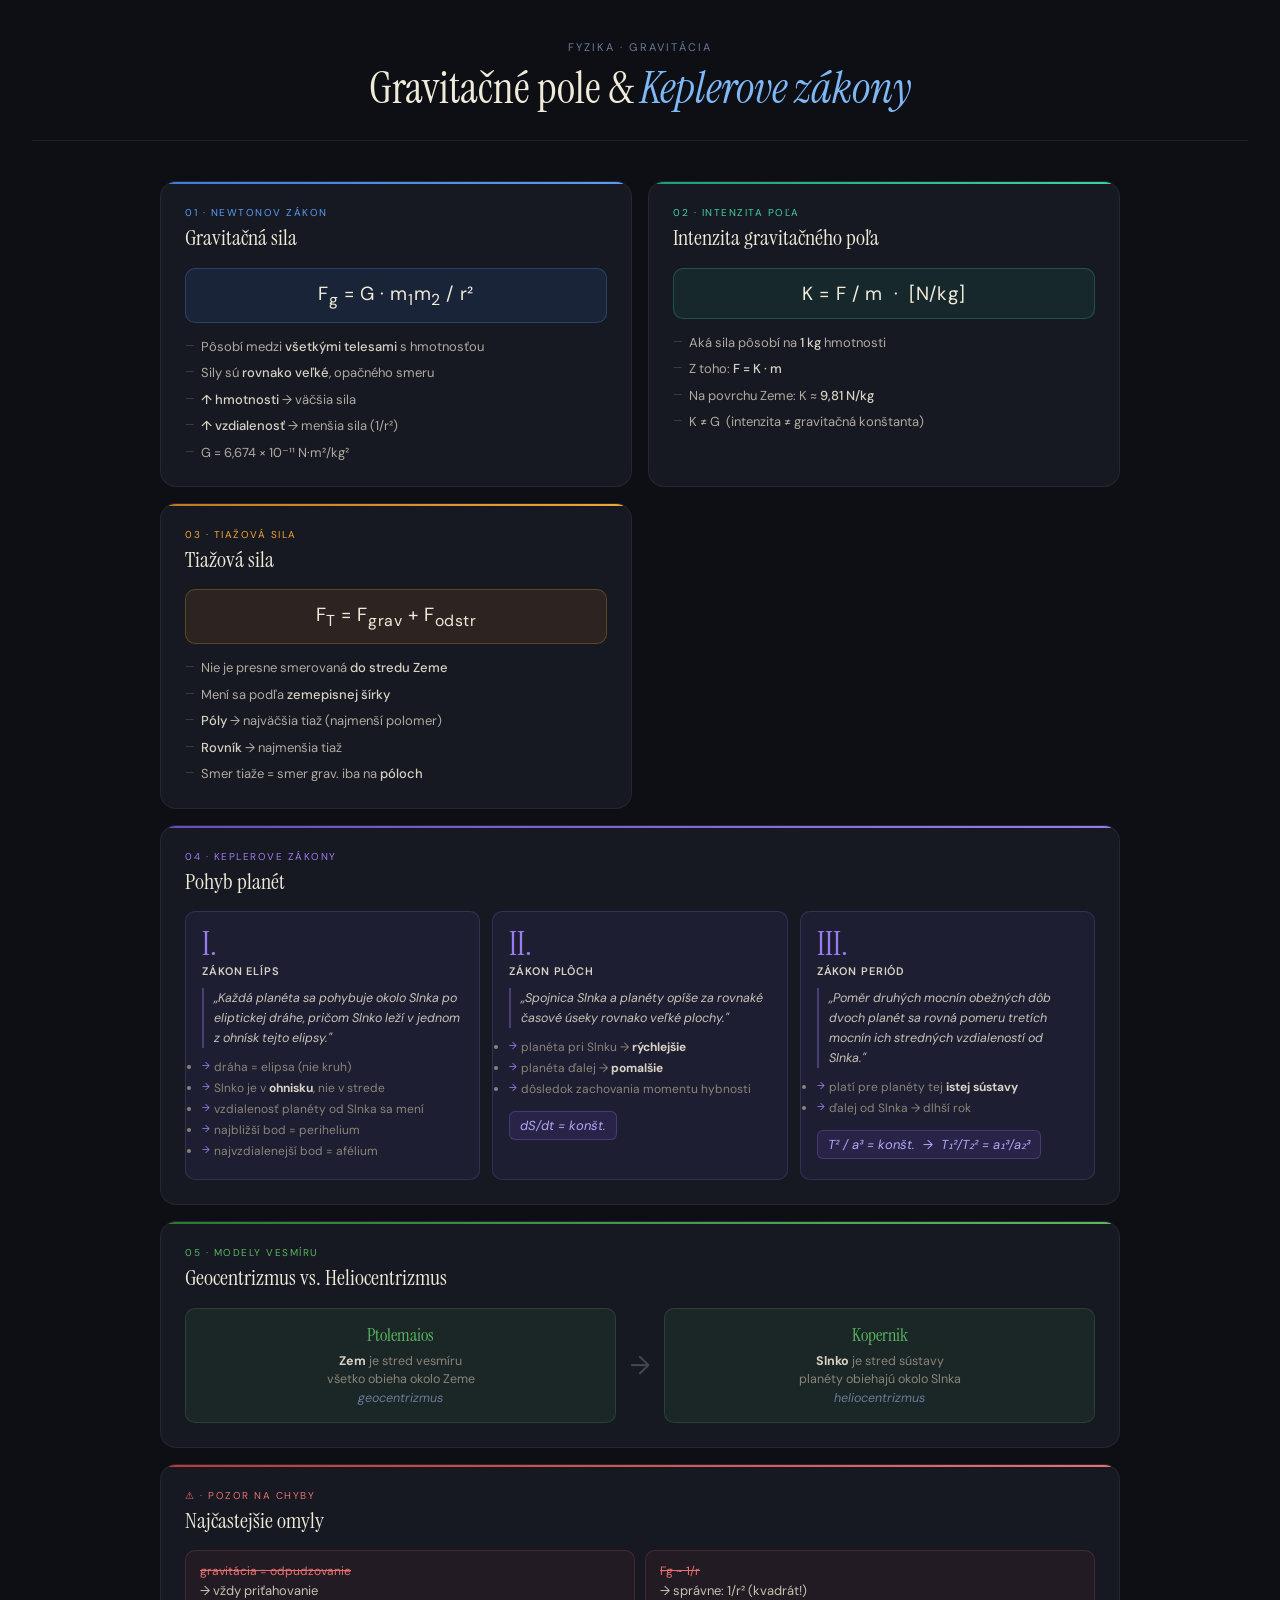
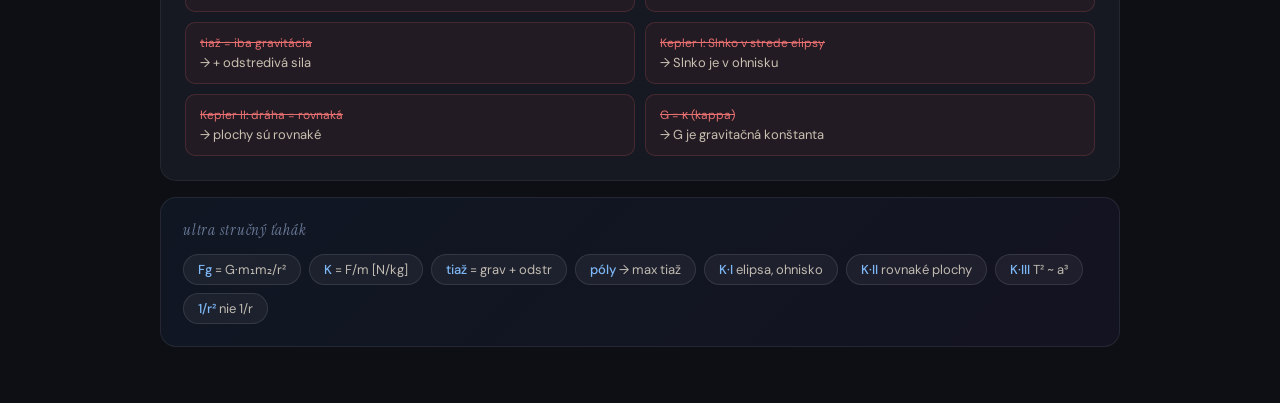
==== fyzika/docs/index.html @ f820845f "feat: add physics study notes documentation and initialize map_plus project structure" ====
<!DOCTYPE html>
<html lang="sk">
<head>
<meta charset="UTF-8">
<meta name="viewport" content="width=device-width, initial-scale=1.0">
<title>Gravitačné pole – Poznámky</title>
<link href="https://fonts.googleapis.com/css2?family=Instrument+Serif:ital@0;1&family=DM+Sans:wght@300;400;500;600&display=swap" rel="stylesheet">
<style>
  * { box-sizing: border-box; margin: 0; padding: 0; }

  body {
    font-family: 'DM Sans', sans-serif;
    background: #0d0f14;
    color: #e8e4d9;
    padding: 40px 32px 56px;
    min-height: 100vh;
  }

  .header {
    text-align: center;
    margin-bottom: 40px;
    padding-bottom: 28px;
    border-bottom: 1px solid rgba(255,255,255,0.08);
  }

  .header-label {
    font-size: 11px;
    letter-spacing: 0.2em;
    text-transform: uppercase;
    color: #6b7a99;
    margin-bottom: 10px;
  }

  .header-title {
    font-family: 'Instrument Serif', serif;
    font-size: 44px;
    color: #f0ead8;
    line-height: 1.1;
  }

  .header-title em {
    font-style: italic;
    color: #7eb8f7;
  }

  .grid {
    display: grid;
    grid-template-columns: 1fr 1fr;
    gap: 16px;
    margin-bottom: 16px;
    max-width: 960px;
    margin-left: auto;
    margin-right: auto;
  }

  .card {
    background: #161922;
    border-radius: 16px;
    padding: 24px;
    border: 1px solid rgba(255,255,255,0.06);
    position: relative;
    overflow: hidden;
  }

  .card::before {
    content: '';
    position: absolute;
    top: 0; left: 0; right: 0;
    height: 2px;
    border-radius: 16px 16px 0 0;
  }

  .card.blue::before { background: linear-gradient(90deg, #3b7dd8, #5b9cf6); }
  .card.teal::before { background: linear-gradient(90deg, #1a9e75, #3dd4a0); }
  .card.amber::before { background: linear-gradient(90deg, #c07820, #f0a830); }
  .card.purple::before { background: linear-gradient(90deg, #6b4cc0, #9b7cf0); }
  .card.red::before { background: linear-gradient(90deg, #c03838, #e87070); }
  .card.green::before { background: linear-gradient(90deg, #2a7a30, #5ab860); }

  .card-num {
    font-size: 10px;
    letter-spacing: 0.15em;
    text-transform: uppercase;
    margin-bottom: 6px;
  }
  .blue .card-num { color: #5b9cf6; }
  .teal .card-num { color: #3dd4a0; }
  .amber .card-num { color: #f0a830; }
  .purple .card-num { color: #9b7cf0; }
  .red .card-num { color: #e87070; }
  .green .card-num { color: #5ab860; }

  .card-title {
    font-family: 'Instrument Serif', serif;
    font-size: 22px;
    color: #f0ead8;
    margin-bottom: 16px;
    line-height: 1.2;
  }

  .formula-box {
    border-radius: 10px;
    padding: 12px 16px;
    margin-bottom: 14px;
    text-align: center;
  }
  .blue .formula-box { background: rgba(59,125,216,0.12); border: 1px solid rgba(91,156,246,0.25); }
  .teal .formula-box { background: rgba(26,158,117,0.12); border: 1px solid rgba(61,212,160,0.25); }
  .amber .formula-box { background: rgba(192,120,32,0.12); border: 1px solid rgba(240,168,48,0.25); }
  .purple .formula-box { background: rgba(107,76,192,0.12); border: 1px solid rgba(155,124,240,0.25); }

  .formula {
    font-size: 19px;
    color: #f0ead8;
    letter-spacing: 0.03em;
  }

  .points {
    list-style: none;
    display: flex;
    flex-direction: column;
    gap: 7px;
  }

  .points li {
    font-size: 13px;
    color: #b0aaa0;
    padding-left: 16px;
    position: relative;
    line-height: 1.5;
  }

  .points li::before {
    content: '—';
    position: absolute;
    left: 0;
    color: rgba(255,255,255,0.2);
    font-size: 11px;
  }

  .points li strong {
    color: #d8d2c4;
    font-weight: 500;
  }

  .full-card {
    grid-column: 1 / -1;
  }

  .kepler-grid {
    display: grid;
    grid-template-columns: 1fr 1fr 1fr;
    gap: 12px;
    margin-top: 4px;
  }

  .kepler-item {
    background: rgba(107,76,192,0.1);
    border: 1px solid rgba(155,124,240,0.18);
    border-radius: 10px;
    padding: 16px;
    text-align: left;
  }

  .kepler-num {
    font-family: 'Instrument Serif', serif;
    font-size: 32px;
    color: #9b7cf0;
    line-height: 1;
    margin-bottom: 4px;
  }

  .kepler-name {
    font-size: 11px;
    font-weight: 600;
    color: #d8d2c4;
    text-transform: uppercase;
    letter-spacing: 0.08em;
    margin-bottom: 10px;
  }

  .kepler-znenie {
    font-size: 12.5px;
    color: #c8c2b6;
    line-height: 1.6;
    margin-bottom: 10px;
    font-style: italic;
    border-left: 2px solid rgba(155,124,240,0.35);
    padding-left: 10px;
  }

  .kepler-desc {
    font-size: 12px;
    color: #8a8478;
    line-height: 1.5;
  }

  .kepler-desc li {
    padding-left: 12px;
    position: relative;
    margin-bottom: 3px;
  }

  .kepler-desc li::before {
    content: '→';
    position: absolute;
    left: 0;
    color: #9b7cf0;
    font-size: 10px;
  }

  .kepler-formula {
    display: inline-block;
    font-size: 13px;
    color: #b0a8f8;
    margin-top: 10px;
    font-style: italic;
    background: rgba(107,76,192,0.15);
    border: 1px solid rgba(155,124,240,0.25);
    border-radius: 6px;
    padding: 5px 10px;
  }

  .warning-grid {
    display: grid;
    grid-template-columns: 1fr 1fr;
    gap: 10px;
    margin-top: 4px;
  }

  .warn-item {
    background: rgba(192,56,56,0.08);
    border: 1px solid rgba(232,112,112,0.18);
    border-radius: 10px;
    padding: 12px 14px;
  }

  .warn-wrong {
    font-size: 12px;
    color: #e87070;
    text-decoration: line-through;
    margin-bottom: 3px;
  }

  .warn-right {
    font-size: 13px;
    color: #c8c0b0;
  }

  .modely-row {
    display: grid;
    grid-template-columns: 1fr auto 1fr;
    gap: 14px;
    align-items: center;
    margin-top: 4px;
  }

  .model-box {
    background: rgba(90,184,96,0.08);
    border: 1px solid rgba(90,184,96,0.2);
    border-radius: 10px;
    padding: 14px;
    text-align: center;
  }

  .model-name {
    font-family: 'Instrument Serif', serif;
    font-size: 18px;
    color: #5ab860;
    margin-bottom: 5px;
  }

  .model-desc {
    font-size: 12.5px;
    color: #8a8478;
    line-height: 1.5;
  }

  .arrow-center {
    font-size: 26px;
    color: rgba(255,255,255,0.2);
    text-align: center;
  }

  .tahak {
    background: linear-gradient(135deg, rgba(59,125,216,0.08), rgba(107,76,192,0.08));
    border: 1px solid rgba(255,255,255,0.08);
    border-radius: 16px;
    padding: 22px;
    max-width: 960px;
    margin: 0 auto;
  }

  .tahak-title {
    font-family: 'Instrument Serif', serif;
    font-size: 15px;
    font-style: italic;
    color: #6b7a99;
    margin-bottom: 14px;
    letter-spacing: 0.05em;
  }

  .tahak-items {
    display: flex;
    flex-wrap: wrap;
    gap: 8px;
  }

  .tahak-pill {
    background: rgba(255,255,255,0.05);
    border: 1px solid rgba(255,255,255,0.1);
    border-radius: 999px;
    padding: 6px 14px;
    font-size: 13px;
    color: #c0bab0;
  }

  .tahak-pill span {
    color: #7eb8f7;
    font-weight: 500;
  }

  .container {
    max-width: 960px;
    margin: 0 auto;
  }
</style>
</head>
<body>

<div class="header">
  <div class="header-label">Fyzika · Gravitácia</div>
  <div class="header-title">Gravitačné pole &amp; <em>Keplerove zákony</em></div>
</div>

<div class="grid">

  <div class="card blue">
    <div class="card-num">01 · Newtonov zákon</div>
    <div class="card-title">Gravitačná sila</div>
    <div class="formula-box">
      <div class="formula">F<sub>g</sub> = G · m<sub>1</sub>m<sub>2</sub> / r²</div>
    </div>
    <ul class="points">
      <li>Pôsobí medzi <strong>všetkými telesami</strong> s hmotnosťou</li>
      <li>Sily sú <strong>rovnako veľké</strong>, opačného smeru</li>
      <li><strong>↑ hmotnosti</strong> → väčšia sila</li>
      <li><strong>↑ vzdialenosť</strong> → menšia sila (1/r²)</li>
      <li>G = 6,674 × 10⁻¹¹ N·m²/kg²</li>
    </ul>
  </div>

  <div class="card teal">
    <div class="card-num">02 · Intenzita poľa</div>
    <div class="card-title">Intenzita gravitačného poľa</div>
    <div class="formula-box">
      <div class="formula">K = F / m &nbsp;·&nbsp; [N/kg]</div>
    </div>
    <ul class="points">
      <li>Aká sila pôsobí na <strong>1 kg</strong> hmotnosti</li>
      <li>Z toho: <strong>F = K · m</strong></li>
      <li>Na povrchu Zeme: K ≈ <strong>9,81 N/kg</strong></li>
      <li>K ≠ G &nbsp;(intenzita ≠ gravitačná konštanta)</li>
    </ul>
  </div>

  <div class="card amber">
    <div class="card-num">03 · Tiažová sila</div>
    <div class="card-title">Tiažová sila</div>
    <div class="formula-box">
      <div class="formula">F<sub>T</sub> = F<sub>grav</sub> + F<sub>odstr</sub></div>
    </div>
    <ul class="points">
      <li>Nie je presne smerovaná <strong>do stredu Zeme</strong></li>
      <li>Mení sa podľa <strong>zemepisnej šírky</strong></li>
      <li><strong>Póly</strong> → najväčšia tiaž (najmenší polomer)</li>
      <li><strong>Rovník</strong> → najmenšia tiaž</li>
      <li>Smer tiaže = smer grav. iba na <strong>póloch</strong></li>
    </ul>
  </div>

  <div class="card purple full-card">
    <div class="card-num">04 · Keplerove zákony</div>
    <div class="card-title">Pohyb planét</div>
    <div class="kepler-grid">
      <div class="kepler-item">
        <div class="kepler-num">I.</div>
        <div class="kepler-name">Zákon elíps</div>
        <div class="kepler-znenie">„Každá planéta sa pohybuje okolo Slnka po eliptickej dráhe, pričom Slnko leží v jednom z ohnísk tejto elipsy."</div>
        <ul class="kepler-desc">
          <li>dráha = elipsa (nie kruh)</li>
          <li>Slnko je v <strong style="color:#d8d2c4">ohnisku</strong>, nie v strede</li>
          <li>vzdialenosť planéty od Slnka sa mení</li>
          <li>najbližší bod = perihelium</li>
          <li>najvzdialenejší bod = afélium</li>
        </ul>
      </div>
      <div class="kepler-item">
        <div class="kepler-num">II.</div>
        <div class="kepler-name">Zákon plôch</div>
        <div class="kepler-znenie">„Spojnica Slnka a planéty opíše za rovnaké časové úseky rovnako veľké plochy."</div>
        <ul class="kepler-desc">
          <li>planéta pri Slnku → <strong style="color:#d8d2c4">rýchlejšie</strong></li>
          <li>planéta ďalej → <strong style="color:#d8d2c4">pomalšie</strong></li>
          <li>dôsledok zachovania momentu hybnosti</li>
        </ul>
        <div class="kepler-formula">dS/dt = konšt.</div>
      </div>
      <div class="kepler-item">
        <div class="kepler-num">III.</div>
        <div class="kepler-name">Zákon periód</div>
        <div class="kepler-znenie">„Poměr druhých mocnín obežných dôb dvoch planét sa rovná pomeru tretích mocnín ich stredných vzdialeností od Slnka."</div>
        <ul class="kepler-desc">
          <li>platí pre planéty tej <strong style="color:#d8d2c4">istej sústavy</strong></li>
          <li>ďalej od Slnka → dlhší rok</li>
        </ul>
        <div class="kepler-formula">T² / a³ = konšt. &nbsp;→&nbsp; T₁²/T₂² = a₁³/a₂³</div>
      </div>
    </div>
  </div>

  <div class="card green full-card">
    <div class="card-num">05 · Modely vesmíru</div>
    <div class="card-title">Geocentrizmus vs. Heliocentrizmus</div>
    <div class="modely-row">
      <div class="model-box">
        <div class="model-name">Ptolemaios</div>
        <div class="model-desc"><strong style="color:#d8d2c4">Zem</strong> je stred vesmíru<br>všetko obieha okolo Zeme<br><em style="color:#6b7a99">geocentrizmus</em></div>
      </div>
      <div class="arrow-center">→</div>
      <div class="model-box">
        <div class="model-name">Kopernik</div>
        <div class="model-desc"><strong style="color:#d8d2c4">Slnko</strong> je stred sústavy<br>planéty obiehajú okolo Slnka<br><em style="color:#6b7a99">heliocentrizmus</em></div>
      </div>
    </div>
  </div>

  <div class="card red full-card">
    <div class="card-num">⚠ · Pozor na chyby</div>
    <div class="card-title">Najčastejšie omyly</div>
    <div class="warning-grid">
      <div class="warn-item">
        <div class="warn-wrong">gravitácia = odpudzovanie</div>
        <div class="warn-right">→ vždy priťahovanie</div>
      </div>
      <div class="warn-item">
        <div class="warn-wrong">Fg ~ 1/r</div>
        <div class="warn-right">→ správne: 1/r² (kvadrát!)</div>
      </div>
      <div class="warn-item">
        <div class="warn-wrong">tiaž = iba gravitácia</div>
        <div class="warn-right">→ + odstredivá sila</div>
      </div>
      <div class="warn-item">
        <div class="warn-wrong">Kepler I: Slnko v strede elipsy</div>
        <div class="warn-right">→ Slnko je v ohnisku</div>
      </div>
      <div class="warn-item">
        <div class="warn-wrong">Kepler II: dráha = rovnaká</div>
        <div class="warn-right">→ plochy sú rovnaké</div>
      </div>
      <div class="warn-item">
        <div class="warn-wrong">G = κ (kappa)</div>
        <div class="warn-right">→ G je gravitačná konštanta</div>
      </div>
    </div>
  </div>

</div>

<div class="tahak">
  <div class="tahak-title">ultra stručný ťahák</div>
  <div class="tahak-items">
    <div class="tahak-pill"><span>Fg</span> = G·m₁m₂/r²</div>
    <div class="tahak-pill"><span>K</span> = F/m [N/kg]</div>
    <div class="tahak-pill"><span>tiaž</span> = grav + odstr</div>
    <div class="tahak-pill"><span>póly</span> → max tiaž</div>
    <div class="tahak-pill"><span>K·I</span> elipsa, ohnisko</div>
    <div class="tahak-pill"><span>K·II</span> rovnaké plochy</div>
    <div class="tahak-pill"><span>K·III</span> T² ~ a³</div>
    <div class="tahak-pill"><span>1/r²</span> nie 1/r</div>
  </div>
</div>

</body>
</html>
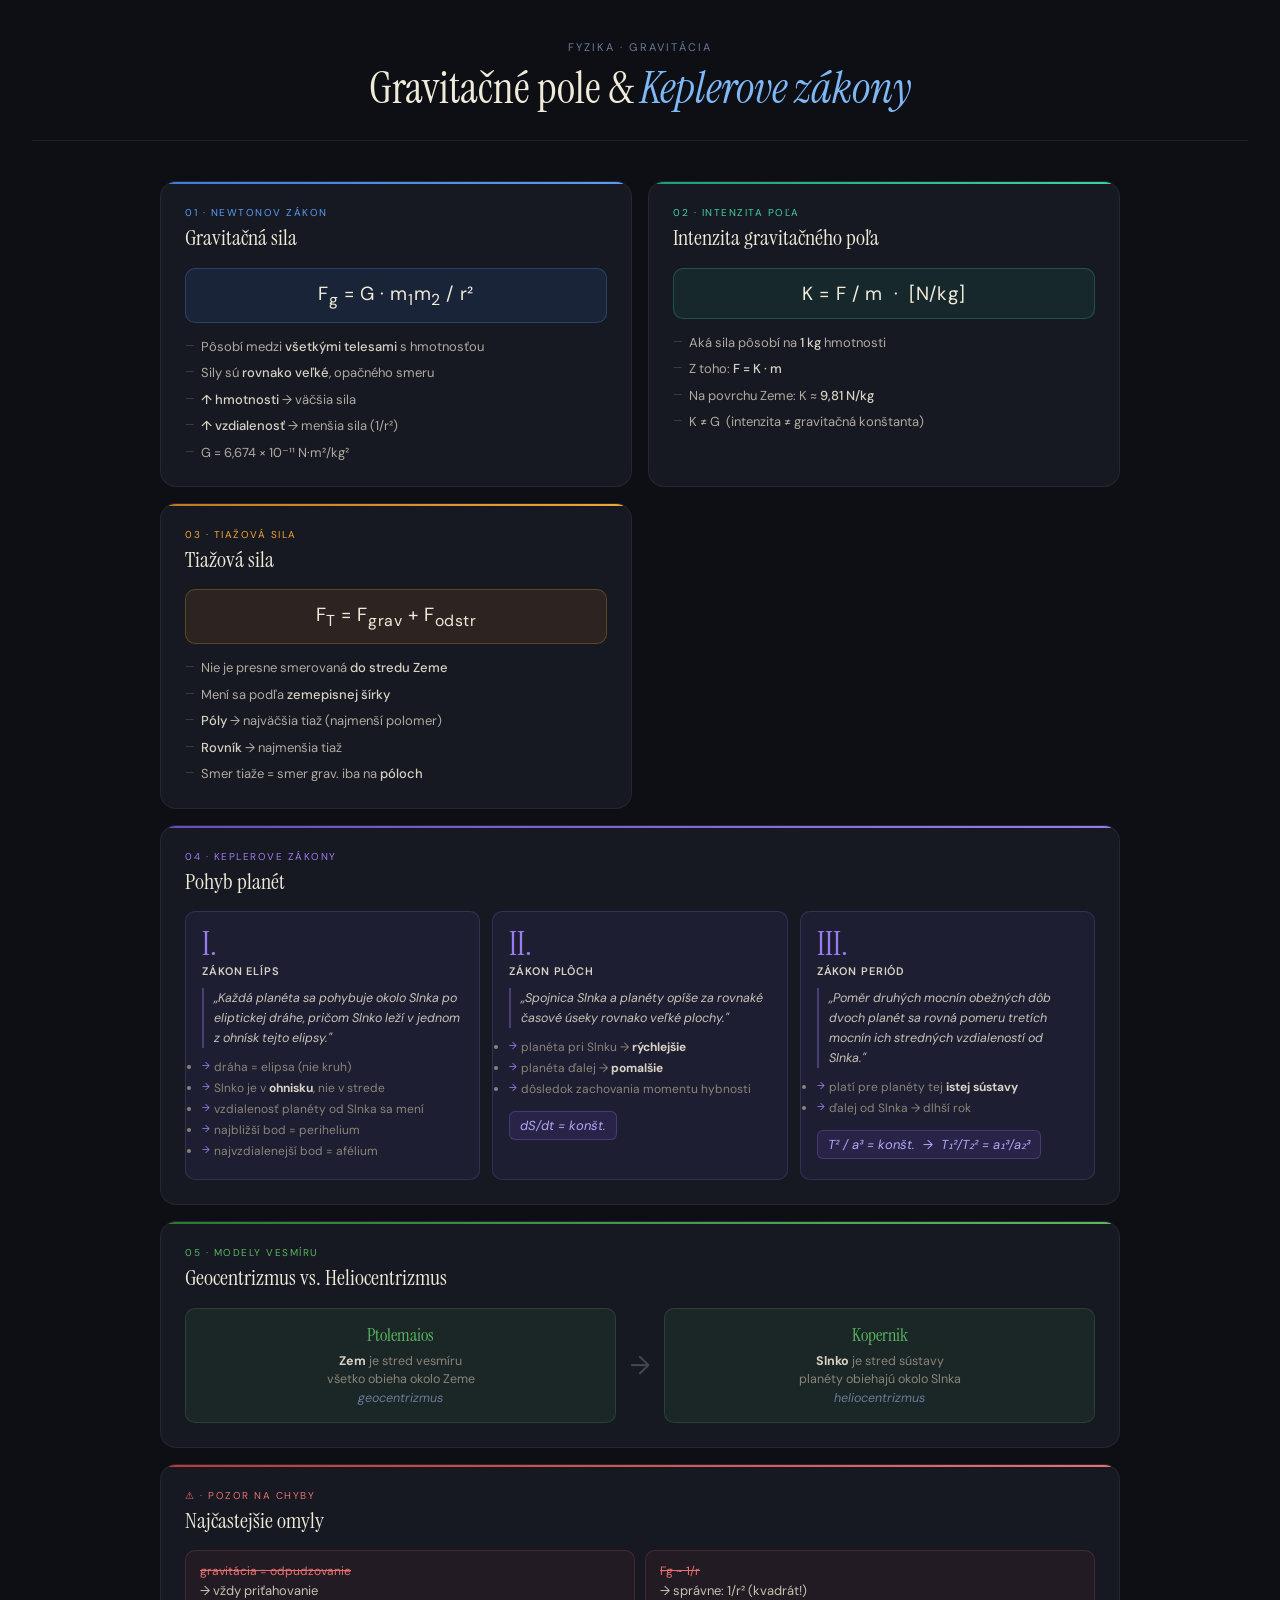
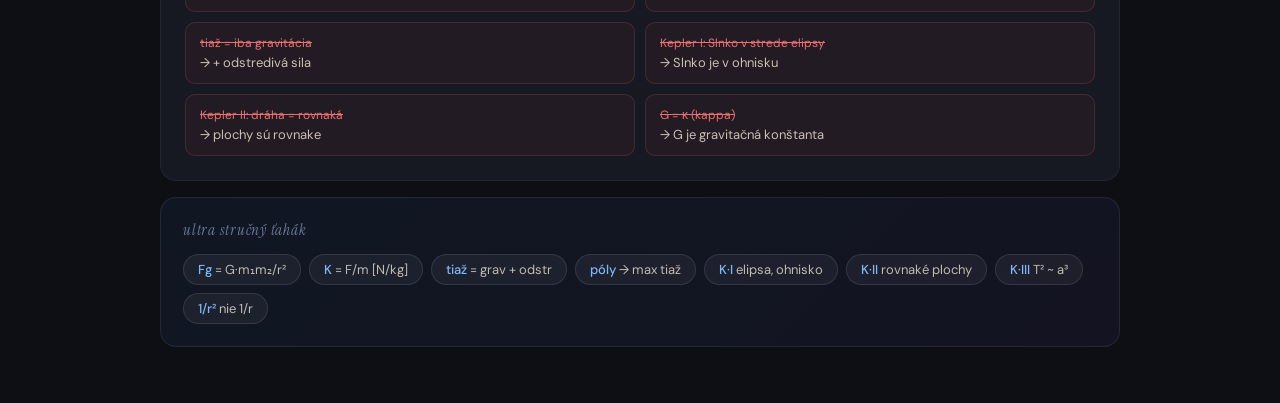
==== commit d2d5e2f2: "fix: correct spelling in warning message for Kepler II Co-authored-by: Copilot <copilot@github.com>" ====
--- a/fyzika/docs/index.html
+++ b/fyzika/docs/index.html
@@ -457,7 +457,7 @@
       </div>
       <div class="warn-item">
         <div class="warn-wrong">Kepler II: dráha = rovnaká</div>
-        <div class="warn-right">→ plochy sú rovnaké</div>
+        <div class="warn-right">→ plochy sú rovnake</div>
       </div>
       <div class="warn-item">
         <div class="warn-wrong">G = κ (kappa)</div>
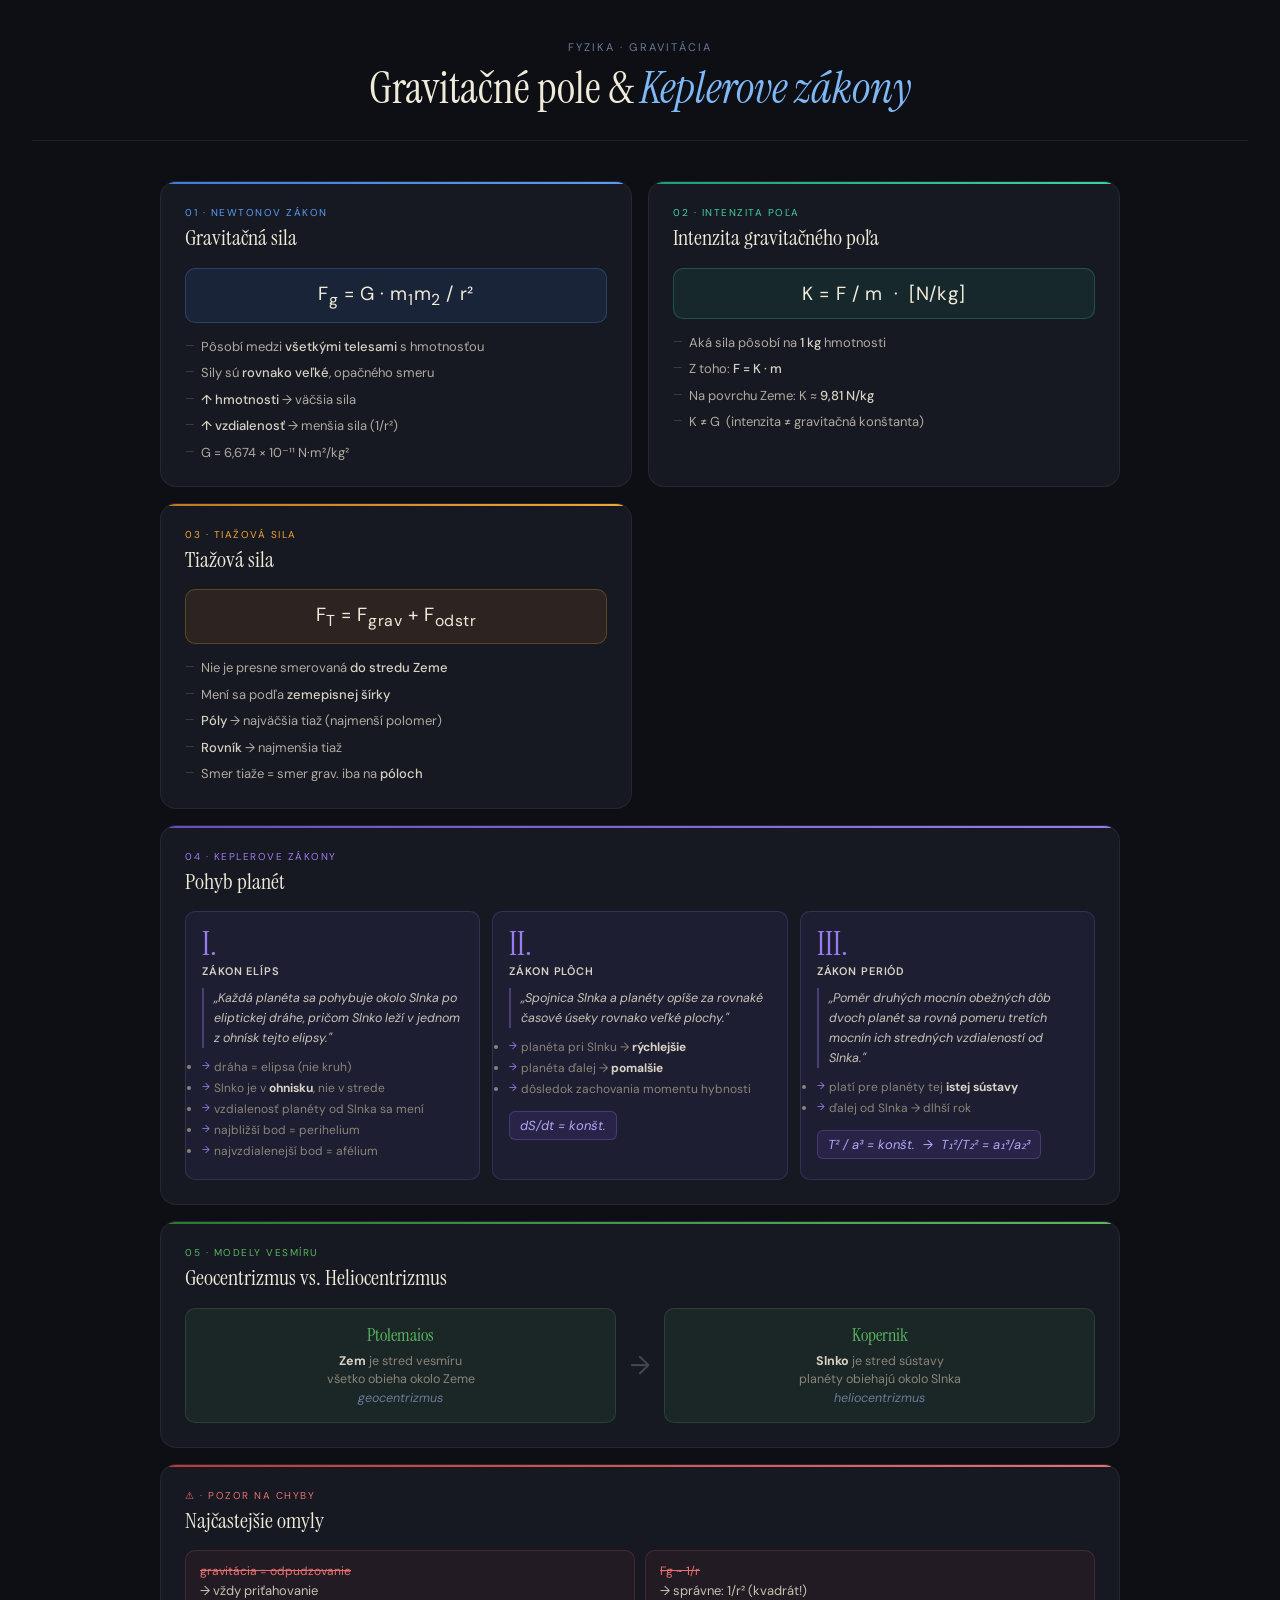
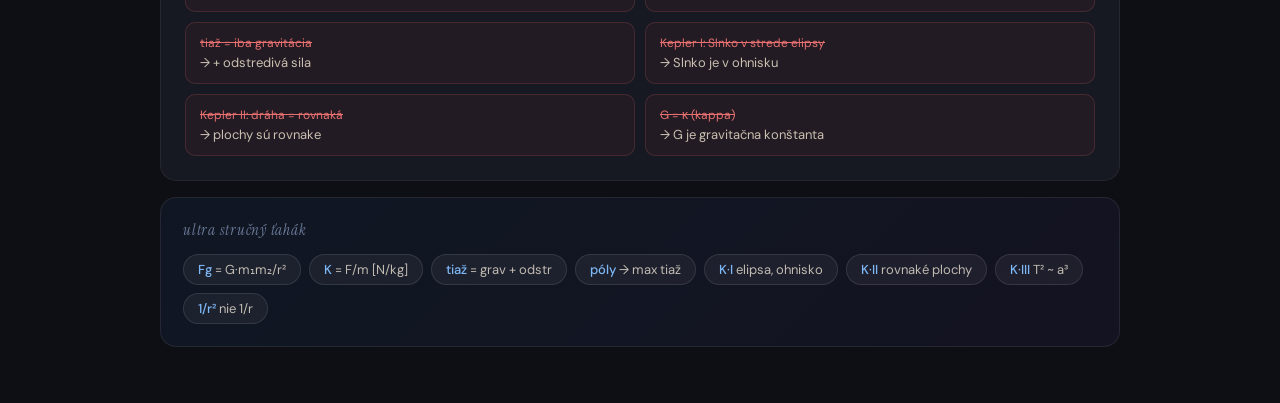
==== commit 86828a9d: "fix: correct spelling of "gravitačná" in warning message" ====
--- a/fyzika/docs/index.html
+++ b/fyzika/docs/index.html
@@ -461,7 +461,7 @@
       </div>
       <div class="warn-item">
         <div class="warn-wrong">G = κ (kappa)</div>
-        <div class="warn-right">→ G je gravitačná konštanta</div>
+        <div class="warn-right">→ G je gravitačna konštanta</div>
       </div>
     </div>
   </div>
